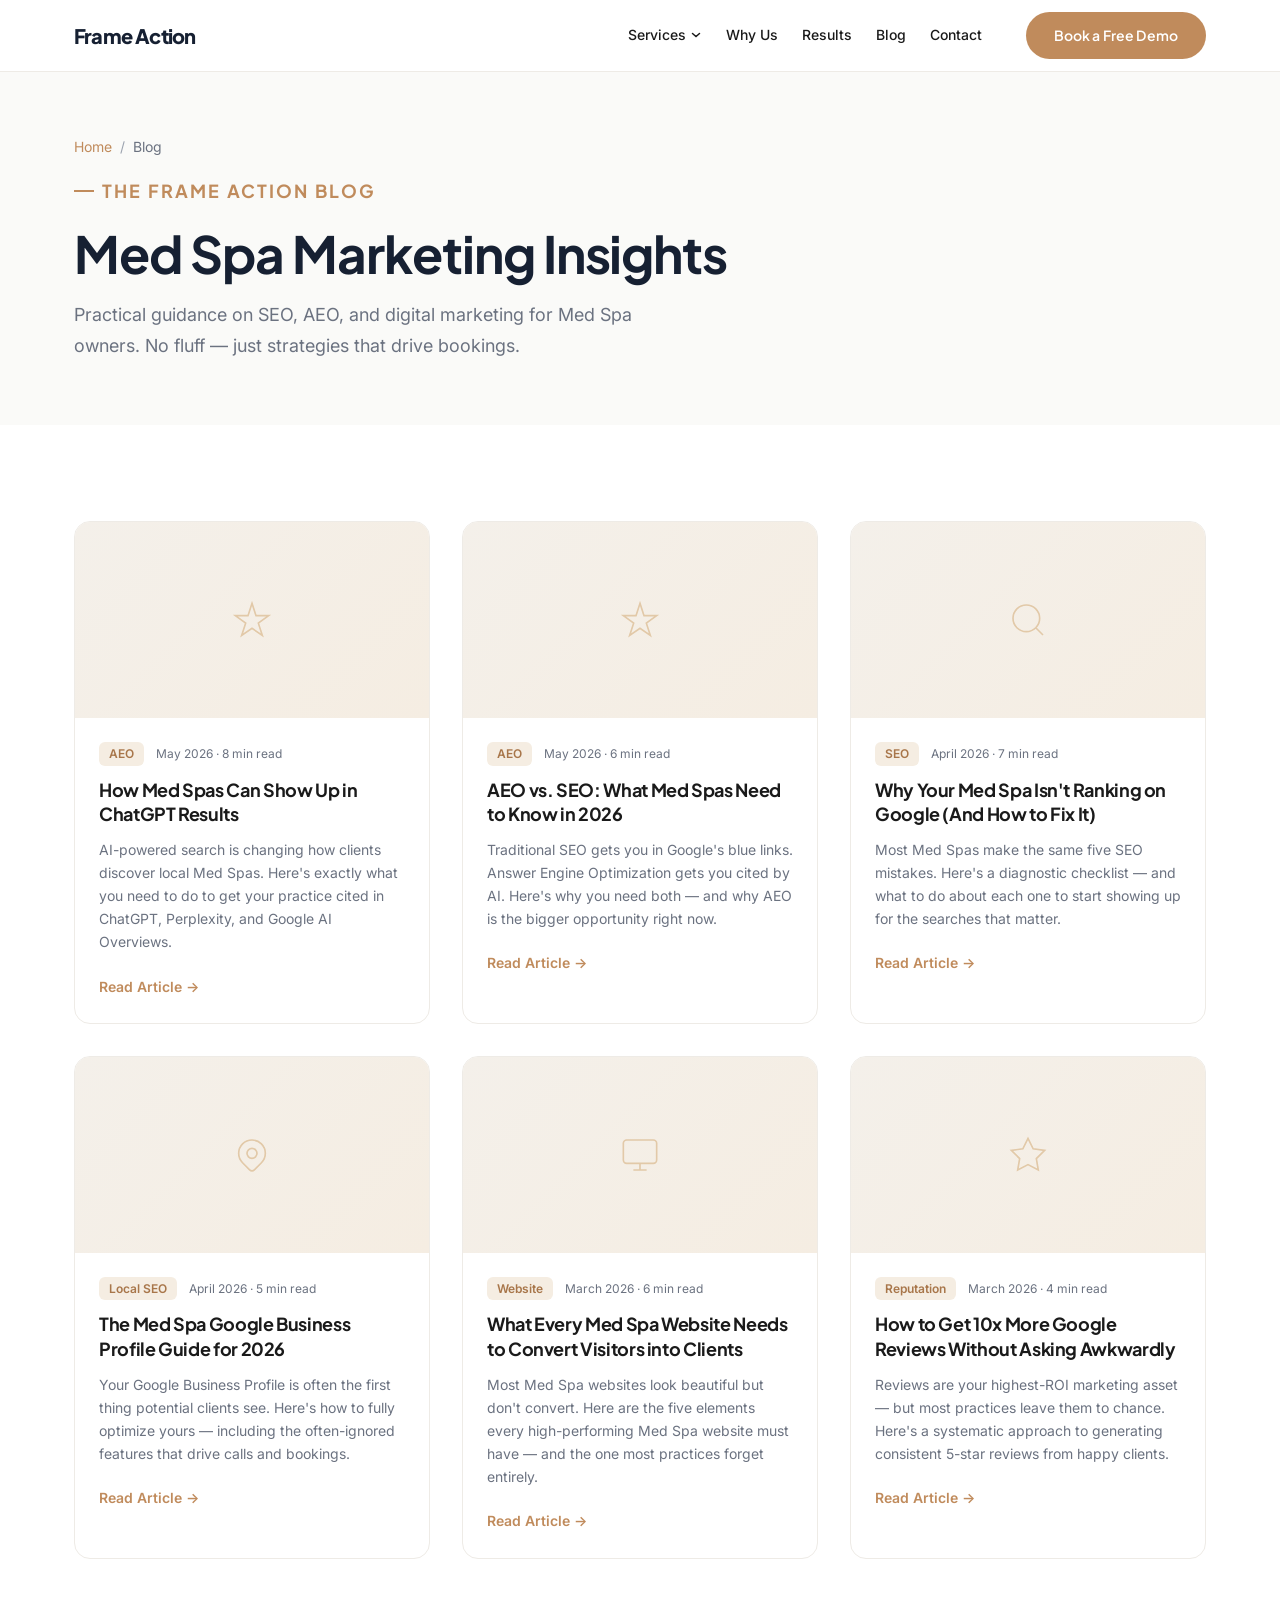
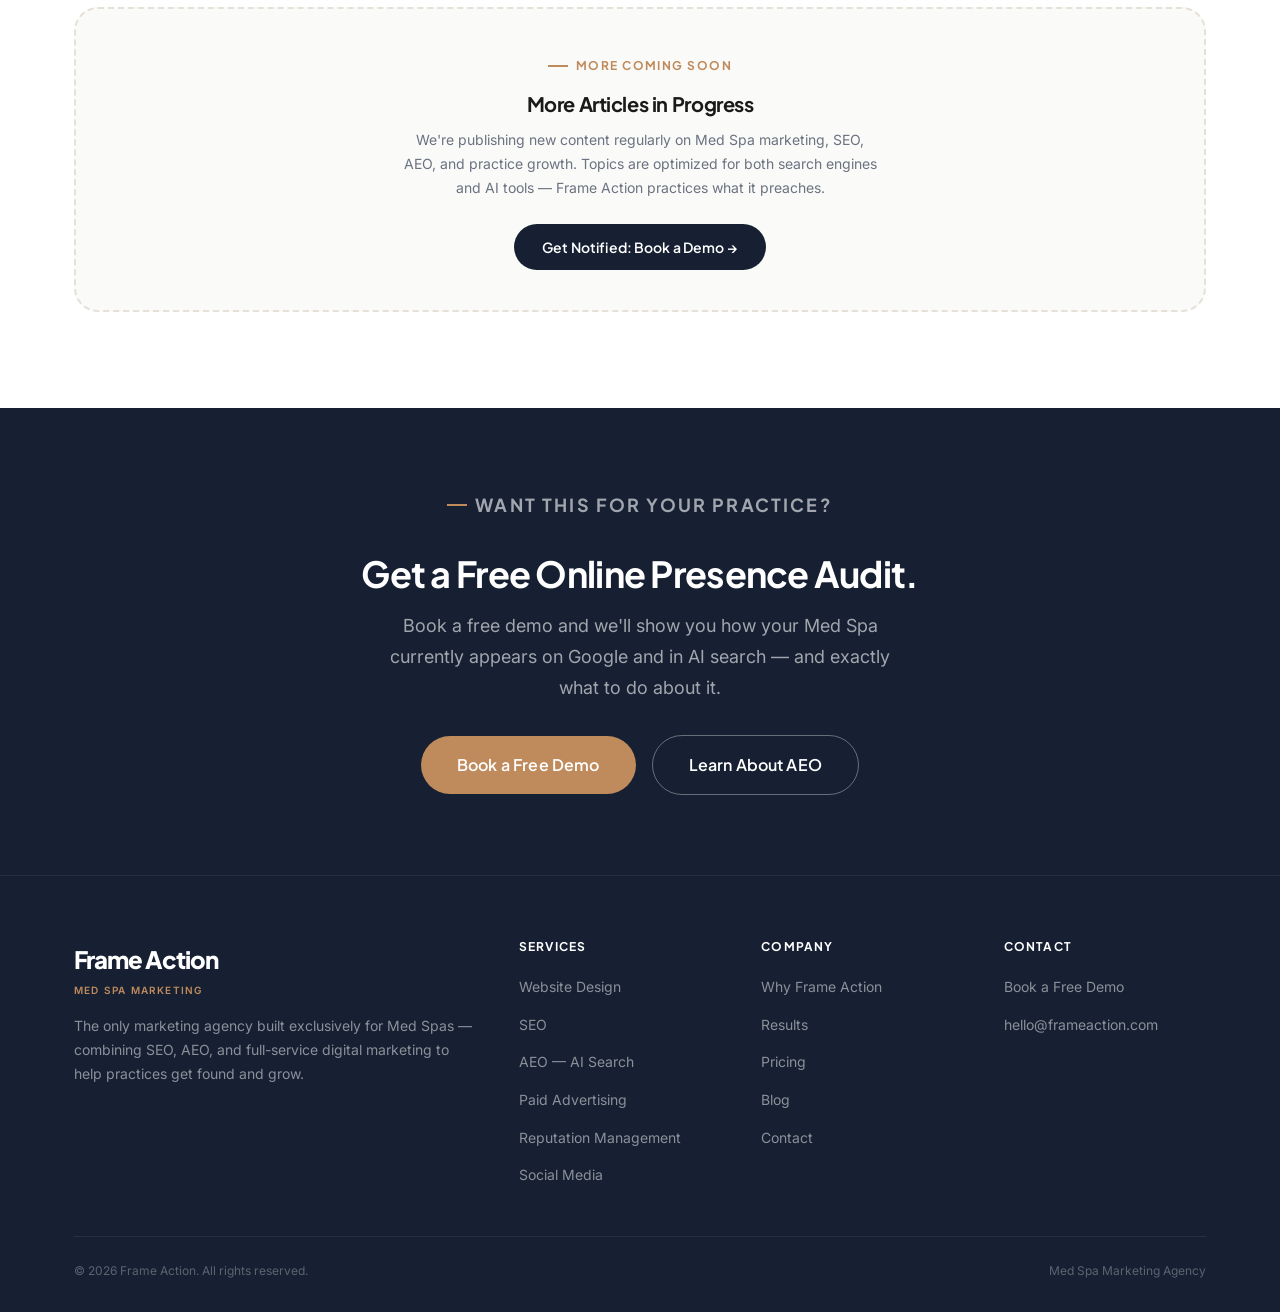
==== blog/index.html @ c4f81e33 "Initial commit — Frame Action website Full static HTML/CSS/JS site for Frame Action Med Spa marketin" ====
<!DOCTYPE html>
<html lang="en">
<head>
  <meta charset="UTF-8">
  <meta name="viewport" content="width=device-width, initial-scale=1.0">
  <title>Med Spa Marketing Blog — Frame Action</title>
  <meta name="description" content="The Frame Action blog covers Med Spa marketing, SEO, Answer Engine Optimization (AEO), and digital marketing strategies for aesthetic practices.">
  <link rel="canonical" href="https://frameaction.com/blog/">
  <link rel="preconnect" href="https://fonts.googleapis.com">
  <link rel="preconnect" href="https://fonts.gstatic.com" crossorigin>
  <link href="https://fonts.googleapis.com/css2?family=Plus+Jakarta+Sans:wght@400;500;600;700;800&family=Inter:wght@400;500;600&display=swap" rel="stylesheet">
  <link rel="stylesheet" href="/assets/css/styles.css">
</head>
<body>
  <nav class="nav" id="nav">
    <div class="container nav__container">
      <a href="/" class="nav__logo">
        <span class="nav__logo-name">Frame Action</span>
      </a>
      <button class="nav__toggle" id="navToggle" aria-label="Toggle navigation" aria-expanded="false"><span></span><span></span><span></span></button>
      <div class="nav__menu" id="navMenu">
        <ul class="nav__links">
          <li class="nav__item nav__item--dropdown">
            <a href="/services/" aria-haspopup="true">Services <svg width="12" height="12" viewBox="0 0 12 12" fill="none"><path d="M2.5 4.5l3.5 3 3.5-3" stroke="currentColor" stroke-width="1.5" stroke-linecap="round"/></svg></a>
            <div class="nav__dropdown">
              <div class="dropdown-label">Our Services</div>
              <a href="/services/website-design.html"><svg viewBox="0 0 24 24" fill="none" stroke="currentColor" stroke-width="1.5"><rect x="2" y="3" width="20" height="14" rx="2"/><path d="M8 21h8M12 17v4"/></svg>Website Design</a>
              <a href="/services/seo.html"><svg viewBox="0 0 24 24" fill="none" stroke="currentColor" stroke-width="1.5"><circle cx="11" cy="11" r="8"/><path d="M21 21l-4.35-4.35"/></svg>SEO</a>
              <a href="/services/aeo.html"><svg viewBox="0 0 24 24" fill="none" stroke="currentColor" stroke-width="1.5"><path d="M12 2l2.4 7.4H22l-6.2 4.5 2.4 7.4L12 17l-6.2 4.3 2.4-7.4L2 9.4h7.6z"/></svg>AEO — AI Search</a>
              <a href="/services/paid-advertising.html"><svg viewBox="0 0 24 24" fill="none" stroke="currentColor" stroke-width="1.5"><path d="M3 3h18v13H3z"/><path d="M8 21h8M12 16v5"/><polyline points="7 8 10 11 13 8 17 12" stroke="currentColor" stroke-width="1.5" fill="none" stroke-linecap="round"/></svg>Paid Advertising</a>
              <a href="/services/reputation-management.html"><svg viewBox="0 0 24 24" fill="none" stroke="currentColor" stroke-width="1.5"><path d="M12 2l3.09 6.26L22 9.27l-5 4.87 1.18 6.88L12 17.77l-6.18 3.25L7 14.14 2 9.27l6.91-1.01L12 2z"/></svg>Reputation Management</a>
              <a href="/services/social-media.html"><svg viewBox="0 0 24 24" fill="none" stroke="currentColor" stroke-width="1.5"><circle cx="18" cy="5" r="3"/><circle cx="6" cy="12" r="3"/><circle cx="18" cy="19" r="3"/><path d="M8.59 13.51l6.83 3.98M15.41 6.51l-6.82 3.98"/></svg>Social Media</a>
            </div>
          </li>
          <li class="nav__item"><a href="/why-frame-action.html">Why Us</a></li>
          <li class="nav__item"><a href="/results.html">Results</a></li>
          <li class="nav__item"><a href="/blog/">Blog</a></li>
          <li class="nav__item"><a href="/contact.html">Contact</a></li>
        </ul>
        <a href="/contact.html" class="btn btn--primary nav__cta">Book a Free Demo</a>
      </div>
    </div>
  </nav>

  <section class="page-hero">
    <div class="container">
      <div class="page-hero__breadcrumb"><a href="/">Home</a> <span>/</span> Blog</div>
      <p class="eyebrow">The Frame Action Blog</p>
      <h1>Med Spa Marketing Insights</h1>
      <p>Practical guidance on SEO, AEO, and digital marketing for Med Spa owners. No fluff — just strategies that drive bookings.</p>
    </div>
  </section>

  <section class="section">
    <div class="container">
      <div class="blog-grid">

        <article class="blog-card">
          <div class="blog-card__image">
            <svg viewBox="0 0 24 24" fill="none" stroke="currentColor" stroke-width="1"><path d="M12 2l2.4 7.4H22l-6.2 4.5 2.4 7.4L12 17l-6.2 4.3 2.4-7.4L2 9.4h7.6z"/></svg>
          </div>
          <div class="blog-card__body">
            <div class="blog-card__meta">
              <span class="blog-card__category">AEO</span>
              <span>May 2026 &middot; 8 min read</span>
            </div>
            <h3>How Med Spas Can Show Up in ChatGPT Results</h3>
            <p>AI-powered search is changing how clients discover local Med Spas. Here's exactly what you need to do to get your practice cited in ChatGPT, Perplexity, and Google AI Overviews.</p>
            <a href="#" class="blog-card__link">Read Article &rarr;</a>
          </div>
        </article>

        <article class="blog-card">
          <div class="blog-card__image">
            <svg viewBox="0 0 24 24" fill="none" stroke="currentColor" stroke-width="1"><path d="M12 2l2.4 7.4H22l-6.2 4.5 2.4 7.4L12 17l-6.2 4.3 2.4-7.4L2 9.4h7.6z"/></svg>
          </div>
          <div class="blog-card__body">
            <div class="blog-card__meta">
              <span class="blog-card__category">AEO</span>
              <span>May 2026 &middot; 6 min read</span>
            </div>
            <h3>AEO vs. SEO: What Med Spas Need to Know in 2026</h3>
            <p>Traditional SEO gets you in Google's blue links. Answer Engine Optimization gets you cited by AI. Here's why you need both — and why AEO is the bigger opportunity right now.</p>
            <a href="#" class="blog-card__link">Read Article &rarr;</a>
          </div>
        </article>

        <article class="blog-card">
          <div class="blog-card__image">
            <svg viewBox="0 0 24 24" fill="none" stroke="currentColor" stroke-width="1"><circle cx="11" cy="11" r="8"/><path d="M21 21l-4.35-4.35"/></svg>
          </div>
          <div class="blog-card__body">
            <div class="blog-card__meta">
              <span class="blog-card__category">SEO</span>
              <span>April 2026 &middot; 7 min read</span>
            </div>
            <h3>Why Your Med Spa Isn't Ranking on Google (And How to Fix It)</h3>
            <p>Most Med Spas make the same five SEO mistakes. Here's a diagnostic checklist — and what to do about each one to start showing up for the searches that matter.</p>
            <a href="#" class="blog-card__link">Read Article &rarr;</a>
          </div>
        </article>

        <article class="blog-card">
          <div class="blog-card__image">
            <svg viewBox="0 0 24 24" fill="none" stroke="currentColor" stroke-width="1"><path d="M17.657 16.657L13.414 20.9a1.998 1.998 0 01-2.827 0l-4.244-4.243a8 8 0 1111.314 0z"/><path d="M15 11a3 3 0 11-6 0 3 3 0 016 0z"/></svg>
          </div>
          <div class="blog-card__body">
            <div class="blog-card__meta">
              <span class="blog-card__category">Local SEO</span>
              <span>April 2026 &middot; 5 min read</span>
            </div>
            <h3>The Med Spa Google Business Profile Guide for 2026</h3>
            <p>Your Google Business Profile is often the first thing potential clients see. Here's how to fully optimize yours — including the often-ignored features that drive calls and bookings.</p>
            <a href="#" class="blog-card__link">Read Article &rarr;</a>
          </div>
        </article>

        <article class="blog-card">
          <div class="blog-card__image">
            <svg viewBox="0 0 24 24" fill="none" stroke="currentColor" stroke-width="1"><rect x="2" y="3" width="20" height="14" rx="2"/><path d="M8 21h8M12 17v4"/></svg>
          </div>
          <div class="blog-card__body">
            <div class="blog-card__meta">
              <span class="blog-card__category">Website</span>
              <span>March 2026 &middot; 6 min read</span>
            </div>
            <h3>What Every Med Spa Website Needs to Convert Visitors into Clients</h3>
            <p>Most Med Spa websites look beautiful but don't convert. Here are the five elements every high-performing Med Spa website must have — and the one most practices forget entirely.</p>
            <a href="#" class="blog-card__link">Read Article &rarr;</a>
          </div>
        </article>

        <article class="blog-card">
          <div class="blog-card__image">
            <svg viewBox="0 0 24 24" fill="none" stroke="currentColor" stroke-width="1"><path d="M12 2l3.09 6.26L22 9.27l-5 4.87 1.18 6.88L12 17.77l-6.18 3.25L7 14.14 2 9.27l6.91-1.01L12 2z"/></svg>
          </div>
          <div class="blog-card__body">
            <div class="blog-card__meta">
              <span class="blog-card__category">Reputation</span>
              <span>March 2026 &middot; 4 min read</span>
            </div>
            <h3>How to Get 10x More Google Reviews Without Asking Awkwardly</h3>
            <p>Reviews are your highest-ROI marketing asset — but most practices leave them to chance. Here's a systematic approach to generating consistent 5-star reviews from happy clients.</p>
            <a href="#" class="blog-card__link">Read Article &rarr;</a>
          </div>
        </article>

      </div>

      <div style="text-align:center;margin-top:var(--space-12);padding:var(--space-10);background:var(--bg);border-radius:var(--radius-xl);border:2px dashed var(--border)">
        <p class="eyebrow" style="justify-content:center">More Coming Soon</p>
        <h3 style="font-size:var(--text-xl);margin-bottom:var(--space-3)">More Articles in Progress</h3>
        <p style="max-width:480px;margin:0 auto var(--space-6);font-size:var(--text-sm)">We're publishing new content regularly on Med Spa marketing, SEO, AEO, and practice growth. Topics are optimized for both search engines and AI tools — Frame Action practices what it preaches.</p>
        <a href="/contact.html" class="btn btn--dark">Get Notified: Book a Demo &rarr;</a>
      </div>
    </div>
  </section>

  <section class="cta-banner">
    <div class="container">
      <p class="eyebrow" style="justify-content:center">Want This for Your Practice?</p>
      <h2>Get a Free Online Presence Audit.</h2>
      <p>Book a free demo and we'll show you how your Med Spa currently appears on Google and in AI search — and exactly what to do about it.</p>
      <div class="cta-banner-btns">
        <a href="/contact.html" class="btn btn--primary btn--lg">Book a Free Demo</a>
        <a href="/services/aeo.html" class="btn btn--outline-white btn--lg">Learn About AEO</a>
      </div>
    </div>
  </section>

  <footer class="footer">
    <div class="container">
      <div class="footer__grid">
        <div class="footer__brand"><span class="footer__brand-name">Frame Action</span><span class="footer__brand-tag">Med Spa Marketing</span><p>The only marketing agency built exclusively for Med Spas — combining SEO, AEO, and full-service digital marketing to help practices get found and grow.</p></div>
        <div class="footer__col"><h4>Services</h4><ul><li><a href="/services/website-design.html">Website Design</a></li><li><a href="/services/seo.html">SEO</a></li><li><a href="/services/aeo.html">AEO — AI Search</a></li><li><a href="/services/paid-advertising.html">Paid Advertising</a></li><li><a href="/services/reputation-management.html">Reputation Management</a></li><li><a href="/services/social-media.html">Social Media</a></li></ul></div>
        <div class="footer__col"><h4>Company</h4><ul><li><a href="/why-frame-action.html">Why Frame Action</a></li><li><a href="/results.html">Results</a></li><li><a href="/pricing.html">Pricing</a></li><li><a href="/blog/">Blog</a></li><li><a href="/contact.html">Contact</a></li></ul></div>
        <div class="footer__col"><h4>Contact</h4><ul><li><a href="/contact.html">Book a Free Demo</a></li><li><a href="mailto:hello@frameaction.com">hello@frameaction.com</a></li></ul></div>
      </div>
      <div class="footer__bottom"><span>&copy; 2026 Frame Action. All rights reserved.</span><span>Med Spa Marketing Agency</span></div>
    </div>
  </footer>
  <script src="/assets/js/main.js"></script>
</body>
</html>
---- assets/css/styles.css ----
/* =====================================================
   FRAME ACTION — STYLES.CSS
   Med Spa Marketing Agency Website
   ===================================================== */

/* ===========================
   1. CSS CUSTOM PROPERTIES
   =========================== */
:root {
  --white: #FFFFFF;
  --bg: #FAFAF8;
  --bg-soft: #F4F0EA;
  --dark: #162032;
  --dark-2: #243547;

  --text: #1A1A1A;
  --text-muted: #6B7280;
  --text-light: #9CA3AF;

  --accent: #C08B5C;
  --accent-hover: #A8764A;
  --accent-light: #F5EDE2;
  --accent-border: #E2C9A8;

  --border: #E5E0D8;
  --border-light: #EEEBE6;

  --font-heading: 'Plus Jakarta Sans', system-ui, sans-serif;
  --font-body: 'Inter', system-ui, sans-serif;

  --text-xs: 0.75rem;
  --text-sm: 0.875rem;
  --text-base: 1rem;
  --text-lg: 1.125rem;
  --text-xl: 1.25rem;
  --text-2xl: 1.5rem;
  --text-3xl: 1.875rem;
  --text-4xl: 2.25rem;
  --text-5xl: 3rem;
  --text-6xl: 3.75rem;

  --space-1: 0.25rem;
  --space-2: 0.5rem;
  --space-3: 0.75rem;
  --space-4: 1rem;
  --space-5: 1.25rem;
  --space-6: 1.5rem;
  --space-8: 2rem;
  --space-10: 2.5rem;
  --space-12: 3rem;
  --space-16: 4rem;
  --space-20: 5rem;
  --space-24: 6rem;

  --container-width: 1180px;
  --container-narrow: 800px;

  --radius-sm: 6px;
  --radius: 10px;
  --radius-lg: 16px;
  --radius-xl: 24px;
  --radius-2xl: 32px;
  --radius-full: 9999px;

  --shadow-xs: 0 1px 2px rgba(0,0,0,0.05);
  --shadow-sm: 0 1px 4px rgba(0,0,0,0.07), 0 1px 2px rgba(0,0,0,0.04);
  --shadow: 0 4px 12px rgba(0,0,0,0.08), 0 2px 4px rgba(0,0,0,0.04);
  --shadow-lg: 0 8px 24px rgba(0,0,0,0.10), 0 4px 8px rgba(0,0,0,0.04);
  --shadow-xl: 0 16px 40px rgba(0,0,0,0.12), 0 8px 16px rgba(0,0,0,0.05);

  --transition-fast: 150ms ease;
  --transition: 250ms ease;

  --nav-height: 72px;
}

/* ===========================
   2. RESET & BASE
   =========================== */
*, *::before, *::after {
  box-sizing: border-box;
  margin: 0;
  padding: 0;
}

html {
  scroll-behavior: smooth;
  font-size: 16px;
  -webkit-text-size-adjust: 100%;
}

body {
  font-family: var(--font-body);
  color: var(--text);
  background-color: var(--white);
  line-height: 1.6;
  -webkit-font-smoothing: antialiased;
  -moz-osx-font-smoothing: grayscale;
}

img { max-width: 100%; height: auto; display: block; }
a { color: inherit; text-decoration: none; }
ul, ol { list-style: none; }
button { cursor: pointer; border: none; background: none; font-family: inherit; }

h1, h2, h3, h4, h5, h6 {
  font-family: var(--font-heading);
  font-weight: 700;
  line-height: 1.2;
  letter-spacing: -0.02em;
  color: var(--text);
}

h1 { font-size: var(--text-5xl); margin-bottom: var(--space-4); }
h2 { font-size: var(--text-4xl); margin-bottom: var(--space-4); }
h3 { font-size: var(--text-2xl); margin-bottom: var(--space-3); }
h4 { font-size: var(--text-xl); margin-bottom: var(--space-2); }

p { line-height: 1.7; color: var(--text-muted); }

/* ===========================
   3. LAYOUT
   =========================== */
.container {
  max-width: var(--container-width);
  margin: 0 auto;
  padding: 0 var(--space-6);
}

.container--narrow {
  max-width: var(--container-narrow);
  margin: 0 auto;
  padding: 0 var(--space-6);
}

.section { padding: var(--space-24) 0; }
.section--sm { padding: var(--space-16) 0; }
.section--dark { background-color: var(--dark); }
.section--soft { background-color: var(--bg); }
.section--accent { background-color: var(--accent-light); }

.text-center { text-align: center; }

.section-header { margin-bottom: var(--space-12); }
.section-header--center {
  text-align: center;
  max-width: 640px;
  margin: 0 auto var(--space-12);
}
.section-header h2 { margin-bottom: var(--space-4); }
.section-header p { font-size: var(--text-lg); }

/* ===========================
   4. BUTTONS
   =========================== */
.btn {
  display: inline-flex;
  align-items: center;
  justify-content: center;
  gap: var(--space-2);
  padding: 0.75rem 1.75rem;
  border-radius: var(--radius-full);
  font-family: var(--font-heading);
  font-weight: 600;
  font-size: var(--text-sm);
  letter-spacing: 0.01em;
  transition: all var(--transition);
  white-space: nowrap;
  cursor: pointer;
}

.btn--primary {
  background-color: var(--accent);
  color: var(--white);
}
.btn--primary:hover {
  background-color: var(--accent-hover);
  transform: translateY(-1px);
  box-shadow: 0 4px 14px rgba(192,139,92,0.38);
}

.btn--dark {
  background-color: var(--dark);
  color: var(--white);
}
.btn--dark:hover {
  background-color: var(--dark-2);
  transform: translateY(-1px);
  box-shadow: 0 4px 14px rgba(22,32,50,0.28);
}

.btn--outline {
  background-color: transparent;
  color: var(--text);
  border: 1.5px solid var(--border);
}
.btn--outline:hover {
  border-color: var(--text);
  transform: translateY(-1px);
}

.btn--outline-white {
  background-color: transparent;
  color: var(--white);
  border: 1.5px solid rgba(255,255,255,0.35);
}
.btn--outline-white:hover {
  border-color: rgba(255,255,255,0.8);
  background-color: rgba(255,255,255,0.08);
}

.btn--lg { padding: 1rem 2.25rem; font-size: var(--text-base); }
.btn--sm { padding: 0.5rem 1.25rem; font-size: var(--text-xs); }

/* ===========================
   5. EYEBROW & LABELS
   =========================== */
.eyebrow {
  display: inline-flex;
  align-items: center;
  gap: var(--space-2);
  font-family: var(--font-heading);
  font-size: var(--text-xs);
  font-weight: 700;
  letter-spacing: 0.12em;
  text-transform: uppercase;
  color: var(--accent);
  margin-bottom: var(--space-4);
}

.eyebrow::before {
  content: '';
  display: inline-block;
  width: 20px;
  height: 2px;
  background-color: var(--accent);
  flex-shrink: 0;
}

.hero .eyebrow::before {
  display: none;
}

.badge {
  display: inline-flex;
  align-items: center;
  padding: 3px 12px;
  border-radius: var(--radius-full);
  font-size: var(--text-xs);
  font-weight: 600;
  letter-spacing: 0.04em;
}

.badge--accent {
  background-color: var(--accent-light);
  color: var(--accent-hover);
  border: 1px solid var(--accent-border);
}

.badge--dark {
  background-color: var(--dark);
  color: var(--white);
}

/* ===========================
   6. NAVIGATION
   =========================== */
.nav {
  position: fixed;
  top: 0;
  left: 0;
  right: 0;
  z-index: 1000;
  height: var(--nav-height);
  background-color: rgba(255,255,255,0.96);
  backdrop-filter: blur(12px);
  -webkit-backdrop-filter: blur(12px);
  border-bottom: 1px solid var(--border-light);
  transition: box-shadow var(--transition);
}

.nav--scrolled { box-shadow: var(--shadow-sm); }

.nav__container {
  height: 100%;
  display: flex;
  align-items: center;
  justify-content: space-between;
  gap: var(--space-8);
}

.nav__logo { display: flex; flex-direction: column; gap: 1px; flex-shrink: 0; }
.nav__logo-name {
  font-family: var(--font-heading);
  font-size: var(--text-xl);
  font-weight: 800;
  color: var(--dark);
  letter-spacing: -0.04em;
  line-height: 1;
}
.nav__logo-tagline {
  font-size: 10px;
  font-weight: 600;
  letter-spacing: 0.12em;
  text-transform: uppercase;
  color: var(--accent);
  line-height: 1;
}

.nav__menu { display: flex; align-items: center; gap: var(--space-8); }
.nav__links { display: flex; align-items: center; gap: 0; }

.nav__item { position: relative; }
.nav__item > a {
  display: flex;
  align-items: center;
  gap: 4px;
  padding: var(--space-2) var(--space-3);
  border-radius: var(--radius-sm);
  font-size: var(--text-sm);
  font-weight: 500;
  color: var(--text);
  transition: all var(--transition-fast);
}
.nav__item > a:hover { color: var(--accent); background-color: var(--accent-light); }

.nav__dropdown {
  position: absolute;
  top: calc(100% + 8px);
  left: 0;
  min-width: 256px;
  background-color: var(--white);
  border-radius: var(--radius-lg);
  border: 1px solid var(--border);
  box-shadow: var(--shadow-xl);
  padding: var(--space-3);
  opacity: 0;
  visibility: hidden;
  transform: translateY(-8px);
  transition: all var(--transition);
  pointer-events: none;
}

.nav__dropdown::before {
  content: '';
  position: absolute;
  top: -8px;
  left: 0;
  right: 0;
  height: 8px;
}

.nav__item:hover .nav__dropdown,
.nav__item:focus-within .nav__dropdown {
  opacity: 1;
  visibility: visible;
  transform: translateY(0);
  pointer-events: auto;
}

.nav__dropdown .dropdown-label {
  font-size: 10px;
  font-weight: 700;
  text-transform: uppercase;
  letter-spacing: 0.1em;
  color: var(--text-light);
  padding: var(--space-2) var(--space-4) var(--space-1);
}

.nav__dropdown a {
  display: flex;
  align-items: center;
  gap: var(--space-3);
  padding: var(--space-3) var(--space-4);
  border-radius: var(--radius);
  font-size: var(--text-sm);
  color: var(--text);
  transition: all var(--transition-fast);
}

.nav__dropdown a:hover { background-color: var(--bg); color: var(--accent); }
.nav__dropdown a svg { width: 16px; height: 16px; color: var(--text-muted); flex-shrink: 0; }
.nav__dropdown a:hover svg { color: var(--accent); }

.nav__cta { flex-shrink: 0; }

.nav__toggle {
  display: none;
  flex-direction: column;
  gap: 5px;
  padding: var(--space-2);
}
.nav__toggle span {
  display: block;
  width: 22px;
  height: 2px;
  background-color: var(--dark);
  border-radius: 2px;
  transition: all var(--transition-fast);
}
.nav__toggle.is-active span:nth-child(1) { transform: translateY(7px) rotate(45deg); }
.nav__toggle.is-active span:nth-child(2) { opacity: 0; }
.nav__toggle.is-active span:nth-child(3) { transform: translateY(-7px) rotate(-45deg); }

/* ===========================
   7. HERO
   =========================== */
.hero {
  padding-top: calc(var(--nav-height) + var(--space-20));
  padding-bottom: var(--space-24);
  background-color: var(--white);
  overflow: hidden;
  position: relative;
}

.hero::before {
  content: '';
  position: absolute;
  top: 0;
  right: 0;
  width: 55%;
  height: 100%;
  background: radial-gradient(ellipse at 70% 30%, rgba(240,232,220,0.6) 0%, transparent 65%);
  pointer-events: none;
}

.hero__container {
  display: grid;
  grid-template-columns: 1fr 400px;
  gap: var(--space-16);
  align-items: center;
  position: relative;
}

.hero h1 {
  font-size: clamp(2.25rem, 4vw, 3.5rem);
  line-height: 1.08;
  margin-bottom: var(--space-6);
  color: var(--dark);
}

.hero h1 .accent { color: var(--accent); }

.hero__desc {
  font-size: var(--text-lg);
  line-height: 1.7;
  color: var(--text-muted);
  max-width: 540px;
  margin-bottom: var(--space-8);
}

.hero__ctas {
  display: flex;
  align-items: center;
  flex-wrap: wrap;
  gap: var(--space-4);
  margin-bottom: var(--space-10);
}

.hero__trust {
  display: flex;
  align-items: center;
  gap: var(--space-3);
  font-size: var(--text-sm);
  color: var(--text-muted);
  max-width: 440px;
}

.hero__trust-icon {
  width: 32px;
  height: 32px;
  background-color: var(--accent-light);
  border-radius: var(--radius-full);
  display: flex;
  align-items: center;
  justify-content: center;
  color: var(--accent);
  flex-shrink: 0;
}

.hero__card {
  background-color: var(--white);
  border-radius: var(--radius-xl);
  padding: var(--space-8);
  box-shadow: var(--shadow-xl);
  border: 1px solid var(--border-light);
  position: relative;
}

.hero__card-header {
  display: flex;
  align-items: center;
  gap: var(--space-3);
  margin-bottom: var(--space-6);
  padding-bottom: var(--space-5);
  border-bottom: 1px solid var(--border);
}

.hero__card-logo {
  width: 40px;
  height: 40px;
  background-color: var(--dark);
  border-radius: var(--radius);
  display: flex;
  align-items: center;
  justify-content: center;
  color: var(--white);
  font-family: var(--font-heading);
  font-weight: 800;
  font-size: var(--text-base);
  flex-shrink: 0;
}

.hero__card-title { font-family: var(--font-heading); font-weight: 700; font-size: var(--text-sm); color: var(--text); }
.hero__card-sub { font-size: var(--text-xs); color: var(--text-muted); }

.hero__stats {
  display: grid;
  grid-template-columns: 1fr 1fr;
  gap: var(--space-3);
  margin-bottom: var(--space-5);
}

.hero__stat {
  background-color: var(--bg);
  border-radius: var(--radius);
  padding: var(--space-4);
}

.hero__stat-value {
  font-family: var(--font-heading);
  font-size: var(--text-2xl);
  font-weight: 800;
  color: var(--dark);
  line-height: 1;
  margin-bottom: 4px;
}

.hero__stat-value .accent { color: var(--accent); }
.hero__stat-label { font-size: var(--text-xs); color: var(--text-muted); font-weight: 500; }

.hero__features { display: flex; flex-direction: column; gap: var(--space-3); }

.hero__feature {
  display: flex;
  align-items: center;
  gap: var(--space-3);
  font-size: var(--text-sm);
  font-weight: 500;
  color: var(--text);
}

.hero__feature-icon {
  width: 26px;
  height: 26px;
  background-color: var(--accent-light);
  border-radius: var(--radius-sm);
  display: flex;
  align-items: center;
  justify-content: center;
  color: var(--accent);
  flex-shrink: 0;
}
.hero__feature-icon svg { width: 13px; height: 13px; }

.hero__float {
  position: absolute;
  bottom: -16px;
  right: -16px;
  background-color: var(--dark);
  color: var(--white);
  border-radius: var(--radius-lg);
  padding: var(--space-4) var(--space-5);
  box-shadow: var(--shadow-lg);
}

.hero__float-value { font-family: var(--font-heading); font-size: var(--text-xl); font-weight: 800; line-height: 1; }
.hero__float-label { font-size: var(--text-xs); color: rgba(255,255,255,0.65); margin-top: 4px; }

/* ===========================
   8. PROBLEM SECTION
   =========================== */
.problems { background-color: var(--dark); }
.problems h2 { color: var(--white); }

.problem-card {
  background-color: rgba(255,255,255,0.04);
  border: 1px solid rgba(255,255,255,0.08);
  border-radius: var(--radius-lg);
  padding: var(--space-8);
  transition: all var(--transition);
}

.problem-card:hover {
  background-color: rgba(255,255,255,0.07);
  border-color: rgba(192,139,92,0.5);
  transform: translateY(-3px);
}

.problem-card__icon {
  width: 50px;
  height: 50px;
  background-color: rgba(192,139,92,0.12);
  border-radius: var(--radius);
  display: flex;
  align-items: center;
  justify-content: center;
  margin-bottom: var(--space-5);
  color: var(--accent);
}

.problem-card__icon svg { width: 24px; height: 24px; }
.problem-card h3 { font-size: var(--text-xl); margin-bottom: var(--space-3); color: var(--white); }
.problem-card p { font-size: var(--text-sm); color: rgba(255,255,255,0.6); line-height: 1.7; }

/* ===========================
   9. SERVICE CARDS
   =========================== */
.service-card {
  background-color: var(--white);
  border-radius: var(--radius-lg);
  padding: var(--space-8);
  border: 1px solid var(--border-light);
  transition: all var(--transition);
  position: relative;
  overflow: hidden;
}

.service-card:hover {
  transform: translateY(-4px);
  box-shadow: var(--shadow-lg);
  border-color: var(--accent-border);
}

.service-card--featured {
  border-color: var(--accent);
}

.service-card--featured .service-card__badge {
  position: absolute;
  top: var(--space-4);
  right: var(--space-4);
  background-color: var(--accent);
  color: var(--white);
  font-size: 10px;
  font-weight: 700;
  letter-spacing: 0.06em;
  padding: 3px 10px;
  border-radius: var(--radius-full);
}

.service-card__icon {
  width: 50px;
  height: 50px;
  background-color: var(--accent-light);
  border-radius: var(--radius);
  display: flex;
  align-items: center;
  justify-content: center;
  margin-bottom: var(--space-5);
  color: var(--accent);
}

.service-card__icon svg { width: 24px; height: 24px; }

.service-card h3 { font-size: var(--text-xl); margin-bottom: var(--space-3); }
.service-card p { font-size: var(--text-sm); line-height: 1.65; margin-bottom: var(--space-5); }

.service-card__link {
  display: inline-flex;
  align-items: center;
  gap: var(--space-2);
  font-size: var(--text-sm);
  font-weight: 600;
  color: var(--accent);
  transition: gap var(--transition-fast);
}

.service-card__link:hover { gap: var(--space-3); }

/* ===========================
   10. DIFFERENTIATORS
   =========================== */
.diff-grid {
  display: grid;
  grid-template-columns: repeat(2, 1fr);
  gap: var(--space-6);
}

.diff-card {
  display: flex;
  gap: var(--space-5);
  padding: var(--space-6);
  background-color: var(--white);
  border-radius: var(--radius-lg);
  border: 1px solid var(--border-light);
  transition: all var(--transition);
}

.diff-card:hover {
  border-color: var(--accent-border);
  box-shadow: var(--shadow);
}

.diff-card__icon {
  width: 48px;
  height: 48px;
  background-color: var(--accent-light);
  border-radius: var(--radius);
  display: flex;
  align-items: center;
  justify-content: center;
  color: var(--accent);
  flex-shrink: 0;
}

.diff-card__icon svg { width: 22px; height: 22px; }
.diff-card__content h3 { font-size: var(--text-lg); margin-bottom: var(--space-2); }
.diff-card__content p { font-size: var(--text-sm); line-height: 1.65; }

/* ===========================
   11. SOCIAL PROOF
   =========================== */
.proof-placeholder {
  background-color: var(--bg);
  border-radius: var(--radius-xl);
  border: 2px dashed var(--border);
  padding: var(--space-16) var(--space-8);
  text-align: center;
}

.proof-placeholder h3 { font-size: var(--text-2xl); margin-bottom: var(--space-4); }
.proof-placeholder p { max-width: 500px; margin: 0 auto var(--space-8); font-size: var(--text-base); }

.metric-pills { display: flex; flex-wrap: wrap; gap: var(--space-3); justify-content: center; }

.metric-pill {
  background-color: var(--white);
  border: 1px solid var(--border);
  border-radius: var(--radius-full);
  padding: var(--space-2) var(--space-5);
  font-size: var(--text-sm);
  font-weight: 600;
  color: var(--text-muted);
}

/* ===========================
   12. CTA BANNER
   =========================== */
.cta-banner {
  background-color: var(--dark);
  text-align: center;
  padding: var(--space-20) 0;
}

.cta-banner h2 { color: var(--white); margin-bottom: var(--space-4); }
.cta-banner p { color: rgba(255,255,255,0.6); font-size: var(--text-lg); max-width: 540px; margin: 0 auto var(--space-8); }

.cta-banner-btns { display: flex; align-items: center; justify-content: center; gap: var(--space-4); flex-wrap: wrap; }

/* ===========================
   13. FOOTER
   =========================== */
.footer {
  background-color: var(--dark);
  padding: var(--space-16) 0 var(--space-8);
  border-top: 1px solid rgba(255,255,255,0.06);
}

.footer__grid {
  display: grid;
  grid-template-columns: 2fr 1fr 1fr 1fr;
  gap: var(--space-10);
  margin-bottom: var(--space-12);
}

.footer__brand-name {
  font-family: var(--font-heading);
  font-size: var(--text-2xl);
  font-weight: 800;
  color: var(--white);
  letter-spacing: -0.04em;
  display: block;
  margin-bottom: var(--space-1);
}

.footer__brand-tag {
  font-size: 10px;
  font-weight: 600;
  letter-spacing: 0.12em;
  text-transform: uppercase;
  color: var(--accent);
  display: block;
  margin-bottom: var(--space-4);
}

.footer__brand p { font-size: var(--text-sm); color: rgba(255,255,255,0.5); line-height: 1.7; }

.footer__col h4 {
  font-family: var(--font-heading);
  font-size: var(--text-xs);
  font-weight: 700;
  color: var(--white);
  margin-bottom: var(--space-5);
  letter-spacing: 0.1em;
  text-transform: uppercase;
}

.footer__col ul { display: flex; flex-direction: column; gap: var(--space-3); }
.footer__col ul li a { font-size: var(--text-sm); color: rgba(255,255,255,0.5); transition: color var(--transition-fast); }
.footer__col ul li a:hover { color: var(--accent); }

.footer__bottom {
  padding-top: var(--space-6);
  border-top: 1px solid rgba(255,255,255,0.07);
  display: flex;
  align-items: center;
  justify-content: space-between;
  gap: var(--space-4);
  font-size: var(--text-xs);
  color: rgba(255,255,255,0.3);
}

/* ===========================
   14. PAGE HERO (Interior)
   =========================== */
.page-hero {
  padding-top: calc(var(--nav-height) + var(--space-16));
  padding-bottom: var(--space-16);
  background-color: var(--bg);
}

.page-hero--dark { background-color: var(--dark); }

.page-hero h1 {
  font-size: clamp(2rem, 4vw, 3.25rem);
  margin-bottom: var(--space-4);
  color: var(--dark);
}

.page-hero--dark h1 { color: var(--white); }
.page-hero--dark p { color: rgba(255,255,255,0.6); }

.page-hero p { font-size: var(--text-lg); max-width: 600px; }

.page-hero__breadcrumb {
  display: flex;
  align-items: center;
  gap: var(--space-2);
  font-size: var(--text-sm);
  color: var(--text-muted);
  margin-bottom: var(--space-4);
}

.page-hero__breadcrumb a { color: var(--accent); }
.page-hero__breadcrumb span { color: var(--text-light); }

/* ===========================
   15. SERVICE DETAIL PAGES
   =========================== */
.service-detail-grid {
  display: grid;
  grid-template-columns: 1fr 1fr;
  gap: var(--space-16);
  align-items: center;
}

.service-detail-grid--reverse { direction: rtl; }
.service-detail-grid--reverse > * { direction: ltr; }

.outcome-list { display: flex; flex-direction: column; gap: var(--space-4); margin-top: var(--space-6); }

.outcome-item {
  display: flex;
  align-items: flex-start;
  gap: var(--space-4);
}

.outcome-item__icon {
  width: 32px;
  height: 32px;
  background-color: var(--accent-light);
  border-radius: var(--radius-full);
  display: flex;
  align-items: center;
  justify-content: center;
  color: var(--accent);
  flex-shrink: 0;
  margin-top: 2px;
}

.outcome-item__icon svg { width: 14px; height: 14px; }
.outcome-item h4 { font-size: var(--text-base); margin-bottom: 4px; }
.outcome-item p { font-size: var(--text-sm); }

.process-steps { display: flex; flex-direction: column; gap: var(--space-6); }

.process-step {
  display: flex;
  gap: var(--space-5);
  padding: var(--space-6);
  background-color: var(--white);
  border-radius: var(--radius-lg);
  border: 1px solid var(--border-light);
}

.process-step__number {
  width: 40px;
  height: 40px;
  background-color: var(--dark);
  border-radius: var(--radius-full);
  display: flex;
  align-items: center;
  justify-content: center;
  color: var(--white);
  font-family: var(--font-heading);
  font-weight: 800;
  font-size: var(--text-sm);
  flex-shrink: 0;
}

.process-step h4 { font-size: var(--text-base); margin-bottom: var(--space-1); }
.process-step p { font-size: var(--text-sm); }

/* AEO-specific styles */
.aeo-visual-card {
  background: linear-gradient(135deg, var(--dark) 0%, #1e3a55 100%);
  border-radius: var(--radius-xl);
  padding: var(--space-8);
  color: var(--white);
}

.aeo-ai-result {
  background-color: rgba(255,255,255,0.06);
  border: 1px solid rgba(255,255,255,0.1);
  border-radius: var(--radius-lg);
  padding: var(--space-5);
  margin-bottom: var(--space-4);
}

.aeo-ai-result__query {
  font-size: var(--text-xs);
  font-weight: 600;
  color: rgba(255,255,255,0.5);
  text-transform: uppercase;
  letter-spacing: 0.08em;
  margin-bottom: var(--space-3);
}

.aeo-ai-result__answer {
  font-size: var(--text-sm);
  color: rgba(255,255,255,0.85);
  line-height: 1.6;
}

.aeo-ai-result__citation {
  display: inline-flex;
  align-items: center;
  gap: var(--space-1);
  margin-top: var(--space-3);
  font-size: var(--text-xs);
  font-weight: 600;
  color: var(--accent);
}

/* ===========================
   16. WHY PAGE
   =========================== */
.team-grid {
  display: grid;
  grid-template-columns: 1fr 1fr;
  gap: var(--space-8);
}

.team-card {
  background-color: var(--white);
  border-radius: var(--radius-xl);
  overflow: hidden;
  border: 1px solid var(--border-light);
  transition: all var(--transition);
}

.team-card:hover { box-shadow: var(--shadow-lg); }

.team-card__photo {
  height: 260px;
  background-color: var(--bg-soft);
  display: flex;
  align-items: center;
  justify-content: center;
  overflow: hidden;
}

.team-card__photo-placeholder {
  display: flex;
  flex-direction: column;
  align-items: center;
  gap: var(--space-3);
  color: var(--text-muted);
}

.team-card__photo-placeholder svg { width: 60px; height: 60px; color: var(--border); }
.team-card__photo-placeholder span { font-size: var(--text-sm); color: var(--text-light); }

.team-card__body { padding: var(--space-8); }
.team-card__name { font-size: var(--text-2xl); font-weight: 700; color: var(--text); margin-bottom: 4px; }

.team-card__title {
  font-size: var(--text-xs);
  font-weight: 700;
  letter-spacing: 0.1em;
  text-transform: uppercase;
  color: var(--accent);
  margin-bottom: var(--space-5);
}

.team-card__bio { font-size: var(--text-sm); line-height: 1.75; color: var(--text-muted); }
.team-card__bio strong { color: var(--text); }
.team-card__linkedin {
  display: inline-flex;
  align-items: center;
  gap: var(--space-2);
  margin-top: var(--space-5);
  font-size: var(--text-sm);
  font-weight: 600;
  color: var(--accent);
}

.credibility-bar {
  background-color: var(--dark);
  padding: var(--space-10) 0;
}

.credibility-grid {
  display: grid;
  grid-template-columns: repeat(4, 1fr);
  gap: var(--space-8);
  text-align: center;
}

.credibility-stat { }
.credibility-stat__value {
  font-family: var(--font-heading);
  font-size: var(--text-4xl);
  font-weight: 800;
  color: var(--white);
  line-height: 1;
  margin-bottom: var(--space-2);
}
.credibility-stat__value .accent { color: var(--accent); }
.credibility-stat__label { font-size: var(--text-sm); color: rgba(255,255,255,0.55); }

/* ===========================
   17. CONTACT PAGE
   =========================== */
.contact-grid {
  display: grid;
  grid-template-columns: 1fr 1fr;
  gap: var(--space-16);
  align-items: start;
}

.form-group { margin-bottom: var(--space-5); }

.form-group label {
  display: block;
  font-size: var(--text-sm);
  font-weight: 600;
  color: var(--text);
  margin-bottom: var(--space-2);
}

.form-group input,
.form-group textarea,
.form-group select {
  width: 100%;
  padding: 0.75rem 1rem;
  border: 1.5px solid var(--border);
  border-radius: var(--radius);
  font-family: var(--font-body);
  font-size: var(--text-base);
  color: var(--text);
  background-color: var(--white);
  transition: border-color var(--transition-fast), box-shadow var(--transition-fast);
  outline: none;
  -webkit-appearance: none;
}

.form-group input:focus,
.form-group textarea:focus,
.form-group select:focus {
  border-color: var(--accent);
  box-shadow: 0 0 0 3px rgba(192,139,92,0.12);
}

.form-group textarea { resize: vertical; min-height: 120px; }

.form-row { display: grid; grid-template-columns: 1fr 1fr; gap: var(--space-4); }

.contact-info { display: flex; flex-direction: column; gap: var(--space-6); }

.contact-info-item {
  display: flex;
  gap: var(--space-4);
  align-items: flex-start;
}

.contact-info-item__icon {
  width: 44px;
  height: 44px;
  background-color: var(--accent-light);
  border-radius: var(--radius);
  display: flex;
  align-items: center;
  justify-content: center;
  color: var(--accent);
  flex-shrink: 0;
}

.contact-info-item__icon svg { width: 20px; height: 20px; }
.contact-info-item h4 { font-size: var(--text-base); margin-bottom: 4px; }
.contact-info-item p { font-size: var(--text-sm); }

.calendly-embed-placeholder {
  background-color: var(--bg);
  border-radius: var(--radius-xl);
  border: 2px dashed var(--border);
  height: 500px;
  display: flex;
  flex-direction: column;
  align-items: center;
  justify-content: center;
  gap: var(--space-4);
  text-align: center;
  padding: var(--space-8);
}

.calendly-embed-placeholder svg { width: 48px; height: 48px; color: var(--border); }
.calendly-embed-placeholder h3 { font-size: var(--text-xl); }
.calendly-embed-placeholder p { font-size: var(--text-sm); max-width: 300px; }

/* ===========================
   18. BLOG PAGE
   =========================== */
.blog-grid { display: grid; grid-template-columns: repeat(3, 1fr); gap: var(--space-8); }

.blog-card {
  background-color: var(--white);
  border-radius: var(--radius-lg);
  overflow: hidden;
  border: 1px solid var(--border-light);
  transition: all var(--transition);
}

.blog-card:hover { transform: translateY(-4px); box-shadow: var(--shadow-lg); }

.blog-card__image {
  height: 196px;
  background: linear-gradient(135deg, var(--bg-soft) 0%, var(--accent-light) 100%);
  display: flex;
  align-items: center;
  justify-content: center;
  overflow: hidden;
}

.blog-card__image svg { width: 40px; height: 40px; color: var(--accent-border); }

.blog-card__body { padding: var(--space-6); }

.blog-card__meta {
  display: flex;
  align-items: center;
  gap: var(--space-3);
  margin-bottom: var(--space-3);
  font-size: var(--text-xs);
  color: var(--text-muted);
}

.blog-card__category {
  background-color: var(--accent-light);
  color: var(--accent-hover);
  padding: 2px 10px;
  border-radius: var(--radius-sm);
  font-weight: 600;
}

.blog-card h3 { font-size: var(--text-lg); margin-bottom: var(--space-3); line-height: 1.35; }
.blog-card p { font-size: var(--text-sm); line-height: 1.65; margin-bottom: var(--space-5); }

.blog-card__link {
  font-size: var(--text-sm);
  font-weight: 600;
  color: var(--accent);
  display: inline-flex;
  align-items: center;
  gap: var(--space-2);
  transition: gap var(--transition-fast);
}
.blog-card__link:hover { gap: var(--space-3); }

/* ===========================
   19. RESULTS PAGE
   =========================== */
.results-placeholder {
  background-color: var(--bg);
  border-radius: var(--radius-2xl);
  padding: var(--space-20) var(--space-8);
  text-align: center;
  border: 2px dashed var(--border);
  max-width: 720px;
  margin: 0 auto;
}

.results-placeholder h2 { font-size: var(--text-3xl); margin-bottom: var(--space-4); }
.results-placeholder p { font-size: var(--text-lg); max-width: 480px; margin: 0 auto var(--space-10); }

.metric-preview-grid {
  display: grid;
  grid-template-columns: repeat(4, 1fr);
  gap: var(--space-4);
  margin: var(--space-10) 0;
}

.metric-preview {
  background-color: var(--white);
  border-radius: var(--radius-lg);
  padding: var(--space-6);
  border: 1px solid var(--border);
}

.metric-preview__value {
  font-family: var(--font-heading);
  font-size: var(--text-3xl);
  font-weight: 800;
  color: var(--accent);
  margin-bottom: 4px;
}

.metric-preview__label {
  font-size: var(--text-xs);
  font-weight: 700;
  text-transform: uppercase;
  letter-spacing: 0.08em;
  color: var(--text-muted);
}

/* ===========================
   20. PRICING PAGE
   =========================== */
.pricing-placeholder {
  background-color: var(--bg);
  border-radius: var(--radius-2xl);
  padding: var(--space-20) var(--space-8);
  text-align: center;
  max-width: 640px;
  margin: 0 auto;
  border: 1px solid var(--border);
}

/* ===========================
   21. UTILITIES
   =========================== */
.divider { height: 1px; background-color: var(--border); }
.mt-4 { margin-top: var(--space-4); }
.mt-6 { margin-top: var(--space-6); }
.mt-8 { margin-top: var(--space-8); }

/* ===========================
   22. RESPONSIVE
   =========================== */
@media (max-width: 1024px) {
  .hero__container { grid-template-columns: 1fr; }
  .hero__visual { display: none; }
  .footer__grid { grid-template-columns: 1fr 1fr; gap: var(--space-8); }
  .metric-preview-grid { grid-template-columns: repeat(2, 1fr); }
  .credibility-grid { grid-template-columns: repeat(2, 1fr); }
  .service-detail-grid { grid-template-columns: 1fr; }
  .service-detail-grid--reverse { direction: ltr; }
}

@media (max-width: 768px) {
  :root { --nav-height: 64px; }

  h1 { font-size: var(--text-4xl); }
  h2 { font-size: var(--text-3xl); }
  h3 { font-size: var(--text-xl); }

  .nav__menu {
    position: fixed;
    top: var(--nav-height);
    left: 0;
    right: 0;
    bottom: 0;
    background-color: var(--white);
    flex-direction: column;
    align-items: flex-start;
    padding: var(--space-6);
    overflow-y: auto;
    transform: translateX(100%);
    transition: transform var(--transition);
    border-top: 1px solid var(--border);
    gap: 0;
  }

  .nav__menu.is-open { transform: translateX(0); }

  .nav__links {
    flex-direction: column;
    align-items: flex-start;
    width: 100%;
    margin-bottom: var(--space-6);
  }

  .nav__item > a {
    padding: var(--space-4) var(--space-2);
    font-size: var(--text-base);
    width: 100%;
    border-radius: 0;
    border-bottom: 1px solid var(--border-light);
  }

  .nav__dropdown {
    position: static;
    opacity: 1;
    visibility: hidden;
    transform: none;
    box-shadow: none;
    border: none;
    border-radius: 0;
    padding: 0 0 0 var(--space-4);
    max-height: 0;
    overflow: hidden;
    transition: max-height var(--transition), visibility var(--transition);
    pointer-events: none;
  }

  .nav__item--dropdown.is-open .nav__dropdown {
    visibility: visible;
    max-height: 400px;
    pointer-events: auto;
  }

  .nav__cta { width: 100%; }
  .nav__cta .btn { width: 100%; justify-content: center; }
  .nav__toggle { display: flex; }

  .diff-grid { grid-template-columns: 1fr; }
  .team-grid { grid-template-columns: 1fr; }
  .contact-grid { grid-template-columns: 1fr; }
  .blog-grid { grid-template-columns: 1fr; }
  .form-row { grid-template-columns: 1fr; }
  .footer__grid { grid-template-columns: 1fr; }
  .footer__bottom { flex-direction: column; text-align: center; }
  .hero__ctas { flex-direction: column; align-items: flex-start; }
  .section { padding: var(--space-16) 0; }
  .hero { padding-top: calc(var(--nav-height) + var(--space-12)); padding-bottom: var(--space-16); }
  .metric-preview-grid { grid-template-columns: 1fr 1fr; }
  .credibility-grid { grid-template-columns: 1fr 1fr; }
  .cta-banner-btns { flex-direction: column; align-items: center; }
}

@media (max-width: 480px) {
  .container { padding: 0 var(--space-4); }
  h1 { font-size: var(--text-3xl); }
  .metric-preview-grid { grid-template-columns: 1fr 1fr; }
  .hero h1 { font-size: 1.875rem; }
}
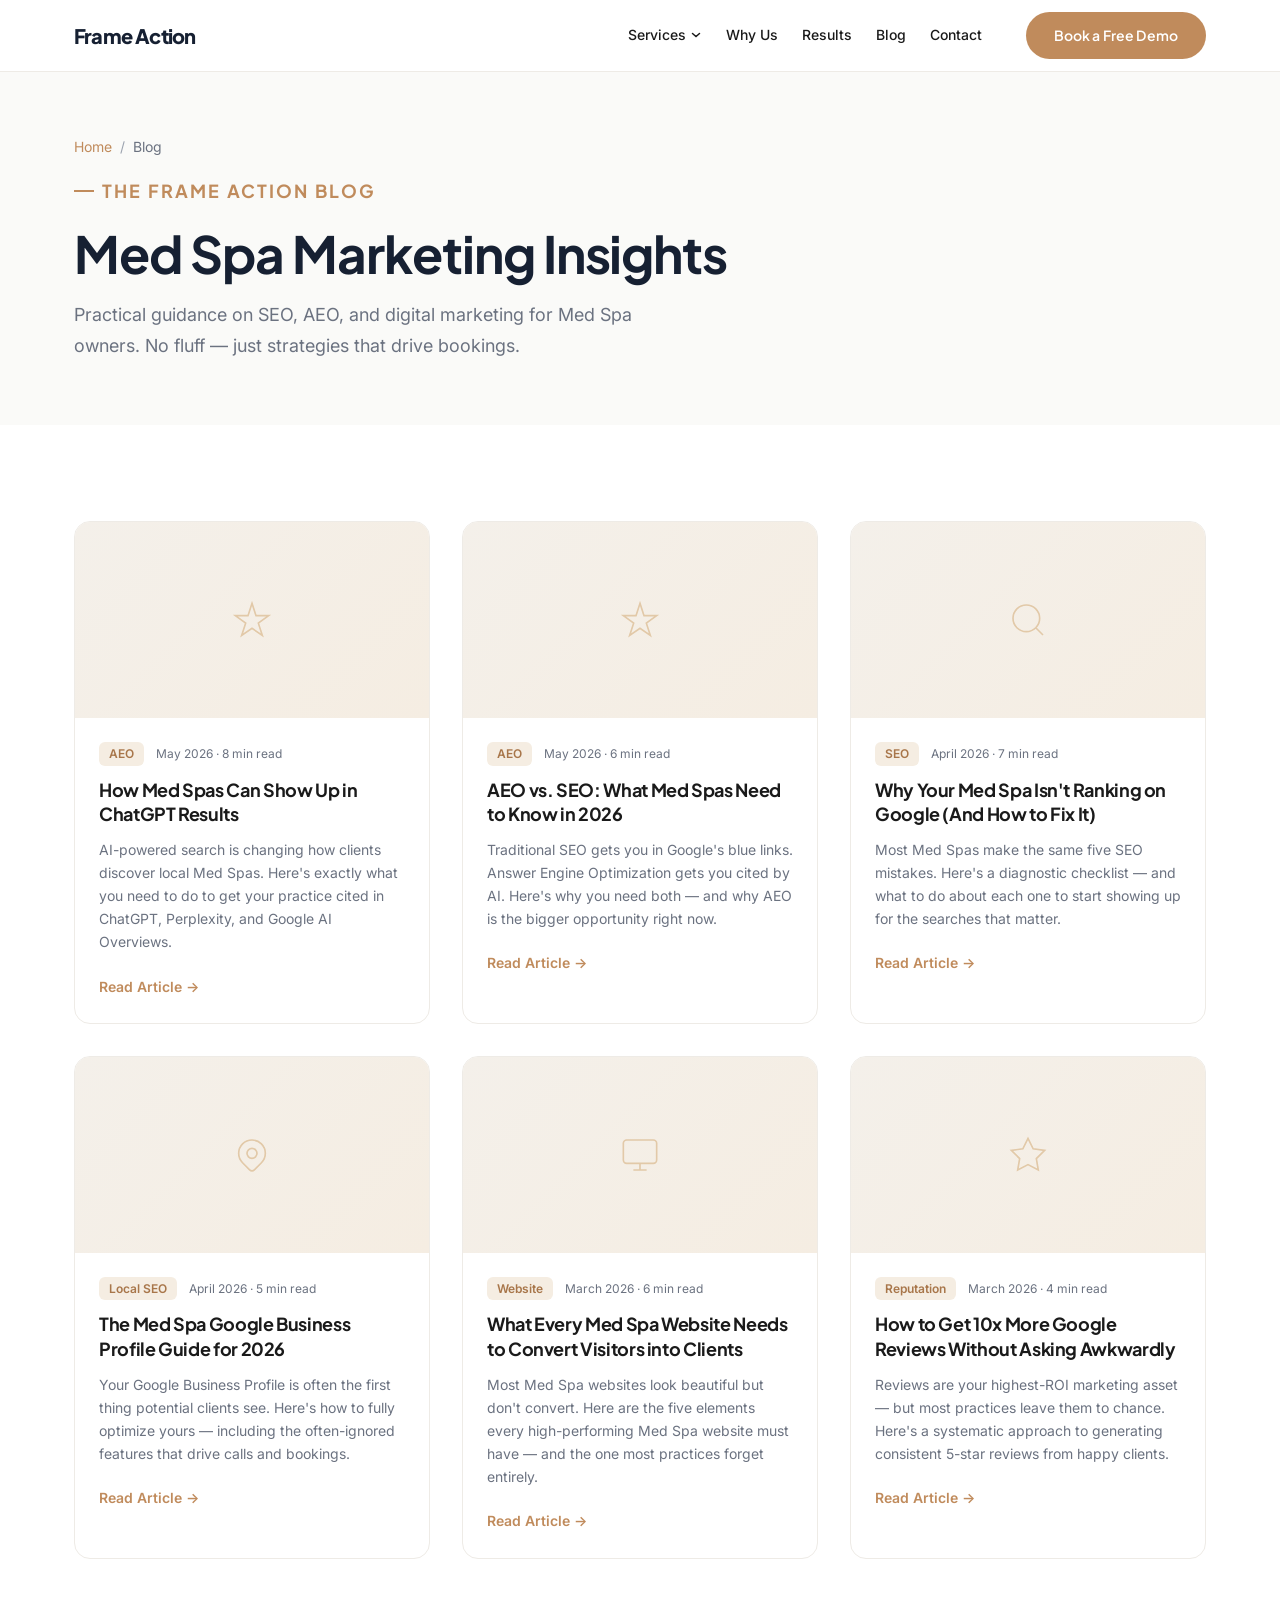
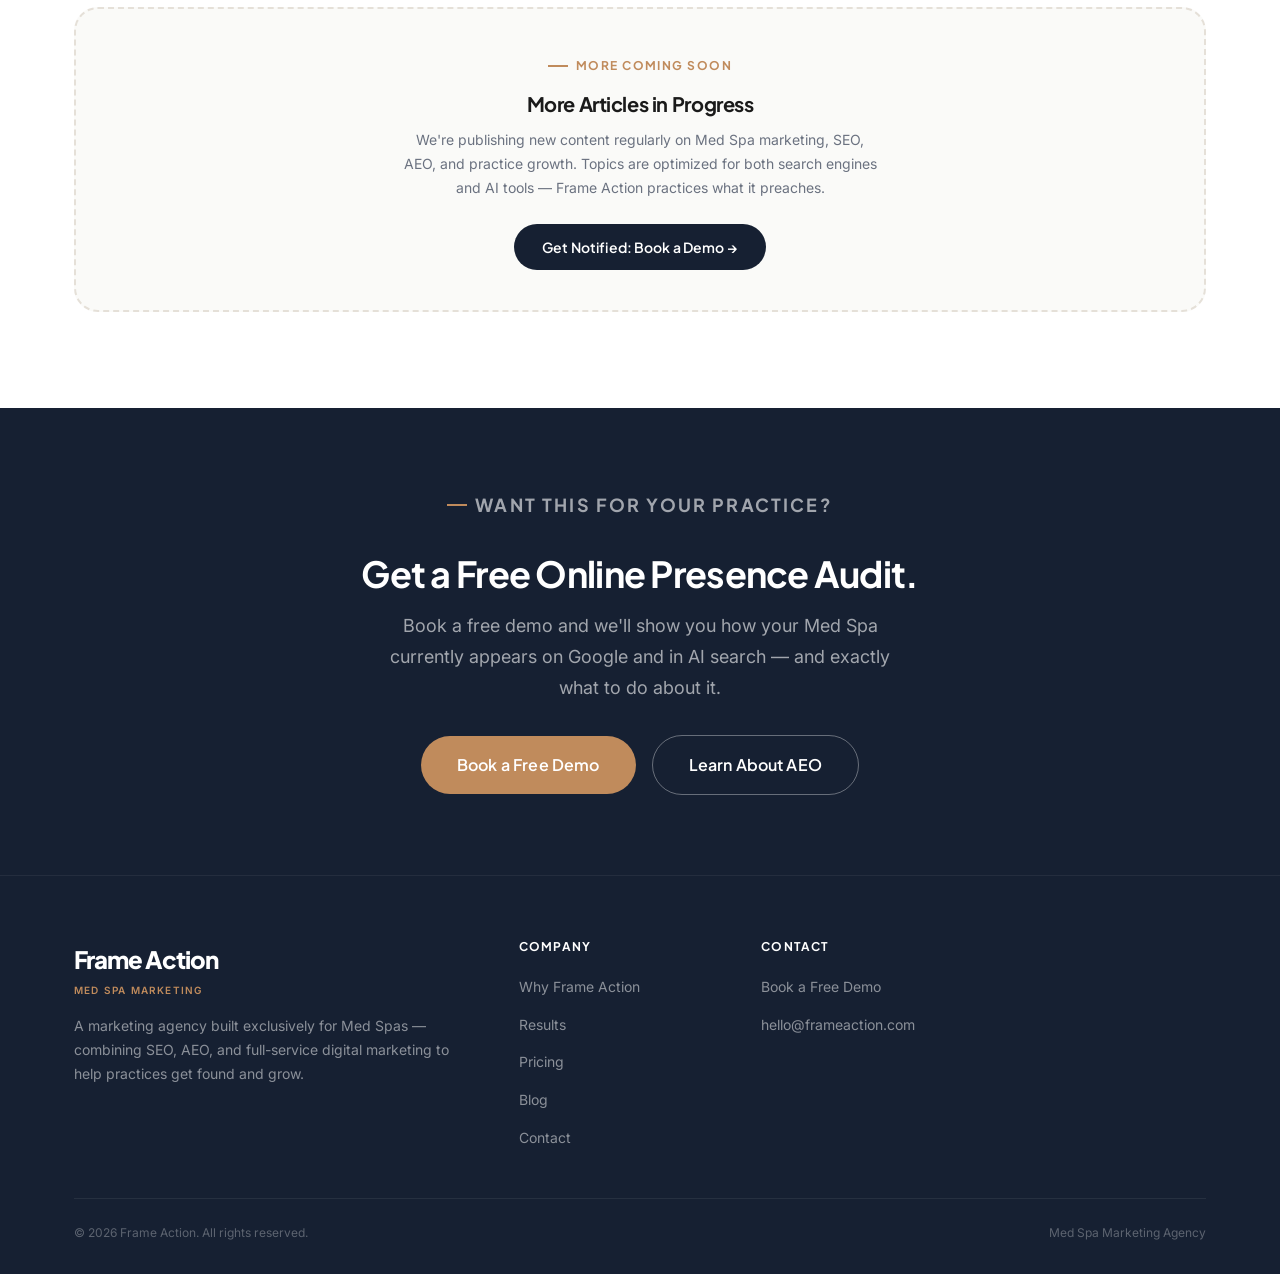
==== commit a4924294: "Remove social media service and correct AEO exclusivity claims - Delete services/social-media.html (" ====
--- a/blog/index.html
+++ b/blog/index.html
@@ -9,42 +9,41 @@
   <link rel="preconnect" href="https://fonts.googleapis.com">
   <link rel="preconnect" href="https://fonts.gstatic.com" crossorigin>
   <link href="https://fonts.googleapis.com/css2?family=Plus+Jakarta+Sans:wght@400;500;600;700;800&family=Inter:wght@400;500;600&display=swap" rel="stylesheet">
-  <link rel="stylesheet" href="/assets/css/styles.css">
+  <link rel="stylesheet" href="../assets/css/styles.css">
 </head>
 <body>
   <nav class="nav" id="nav">
     <div class="container nav__container">
-      <a href="/" class="nav__logo">
+      <a href="../" class="nav__logo">
         <span class="nav__logo-name">Frame Action</span>
       </a>
       <button class="nav__toggle" id="navToggle" aria-label="Toggle navigation" aria-expanded="false"><span></span><span></span><span></span></button>
       <div class="nav__menu" id="navMenu">
         <ul class="nav__links">
           <li class="nav__item nav__item--dropdown">
-            <a href="/services/" aria-haspopup="true">Services <svg width="12" height="12" viewBox="0 0 12 12" fill="none"><path d="M2.5 4.5l3.5 3 3.5-3" stroke="currentColor" stroke-width="1.5" stroke-linecap="round"/></svg></a>
+            <a href="../services/" aria-haspopup="true">Services <svg width="12" height="12" viewBox="0 0 12 12" fill="none"><path d="M2.5 4.5l3.5 3 3.5-3" stroke="currentColor" stroke-width="1.5" stroke-linecap="round"/></svg></a>
             <div class="nav__dropdown">
               <div class="dropdown-label">Our Services</div>
-              <a href="/services/website-design.html"><svg viewBox="0 0 24 24" fill="none" stroke="currentColor" stroke-width="1.5"><rect x="2" y="3" width="20" height="14" rx="2"/><path d="M8 21h8M12 17v4"/></svg>Website Design</a>
-              <a href="/services/seo.html"><svg viewBox="0 0 24 24" fill="none" stroke="currentColor" stroke-width="1.5"><circle cx="11" cy="11" r="8"/><path d="M21 21l-4.35-4.35"/></svg>SEO</a>
-              <a href="/services/aeo.html"><svg viewBox="0 0 24 24" fill="none" stroke="currentColor" stroke-width="1.5"><path d="M12 2l2.4 7.4H22l-6.2 4.5 2.4 7.4L12 17l-6.2 4.3 2.4-7.4L2 9.4h7.6z"/></svg>AEO — AI Search</a>
-              <a href="/services/paid-advertising.html"><svg viewBox="0 0 24 24" fill="none" stroke="currentColor" stroke-width="1.5"><path d="M3 3h18v13H3z"/><path d="M8 21h8M12 16v5"/><polyline points="7 8 10 11 13 8 17 12" stroke="currentColor" stroke-width="1.5" fill="none" stroke-linecap="round"/></svg>Paid Advertising</a>
-              <a href="/services/reputation-management.html"><svg viewBox="0 0 24 24" fill="none" stroke="currentColor" stroke-width="1.5"><path d="M12 2l3.09 6.26L22 9.27l-5 4.87 1.18 6.88L12 17.77l-6.18 3.25L7 14.14 2 9.27l6.91-1.01L12 2z"/></svg>Reputation Management</a>
-              <a href="/services/social-media.html"><svg viewBox="0 0 24 24" fill="none" stroke="currentColor" stroke-width="1.5"><circle cx="18" cy="5" r="3"/><circle cx="6" cy="12" r="3"/><circle cx="18" cy="19" r="3"/><path d="M8.59 13.51l6.83 3.98M15.41 6.51l-6.82 3.98"/></svg>Social Media</a>
+              <a href="../services/website-design.html"><svg viewBox="0 0 24 24" fill="none" stroke="currentColor" stroke-width="1.5"><rect x="2" y="3" width="20" height="14" rx="2"/><path d="M8 21h8M12 17v4"/></svg>Website Design</a>
+              <a href="../services/seo.html"><svg viewBox="0 0 24 24" fill="none" stroke="currentColor" stroke-width="1.5"><circle cx="11" cy="11" r="8"/><path d="M21 21l-4.35-4.35"/></svg>SEO</a>
+              <a href="../services/aeo.html"><svg viewBox="0 0 24 24" fill="none" stroke="currentColor" stroke-width="1.5"><path d="M12 2l2.4 7.4H22l-6.2 4.5 2.4 7.4L12 17l-6.2 4.3 2.4-7.4L2 9.4h7.6z"/></svg>AEO — AI Search</a>
+              <a href="../services/paid-advertising.html"><svg viewBox="0 0 24 24" fill="none" stroke="currentColor" stroke-width="1.5"><path d="M3 3h18v13H3z"/><path d="M8 21h8M12 16v5"/><polyline points="7 8 10 11 13 8 17 12" stroke="currentColor" stroke-width="1.5" fill="none" stroke-linecap="round"/></svg>Paid Advertising</a>
+              <a href="../services/reputation-management.html"><svg viewBox="0 0 24 24" fill="none" stroke="currentColor" stroke-width="1.5"><path d="M12 2l3.09 6.26L22 9.27l-5 4.87 1.18 6.88L12 17.77l-6.18 3.25L7 14.14 2 9.27l6.91-1.01L12 2z"/></svg>Reputation Management</a>
             </div>
           </li>
-          <li class="nav__item"><a href="/why-frame-action.html">Why Us</a></li>
-          <li class="nav__item"><a href="/results.html">Results</a></li>
-          <li class="nav__item"><a href="/blog/">Blog</a></li>
-          <li class="nav__item"><a href="/contact.html">Contact</a></li>
+          <li class="nav__item"><a href="../why-frame-action.html">Why Us</a></li>
+          <li class="nav__item"><a href="../results.html">Results</a></li>
+          <li class="nav__item"><a href="../blog/">Blog</a></li>
+          <li class="nav__item"><a href="../contact.html">Contact</a></li>
         </ul>
-        <a href="/contact.html" class="btn btn--primary nav__cta">Book a Free Demo</a>
+        <a href="../contact.html" class="btn btn--primary nav__cta">Book a Free Demo</a>
       </div>
     </div>
   </nav>
 
   <section class="page-hero">
     <div class="container">
-      <div class="page-hero__breadcrumb"><a href="/">Home</a> <span>/</span> Blog</div>
+      <div class="page-hero__breadcrumb"><a href="../">Home</a> <span>/</span> Blog</div>
       <p class="eyebrow">The Frame Action Blog</p>
       <h1>Med Spa Marketing Insights</h1>
       <p>Practical guidance on SEO, AEO, and digital marketing for Med Spa owners. No fluff — just strategies that drive bookings.</p>
@@ -151,7 +150,7 @@
         <p class="eyebrow" style="justify-content:center">More Coming Soon</p>
         <h3 style="font-size:var(--text-xl);margin-bottom:var(--space-3)">More Articles in Progress</h3>
         <p style="max-width:480px;margin:0 auto var(--space-6);font-size:var(--text-sm)">We're publishing new content regularly on Med Spa marketing, SEO, AEO, and practice growth. Topics are optimized for both search engines and AI tools — Frame Action practices what it preaches.</p>
-        <a href="/contact.html" class="btn btn--dark">Get Notified: Book a Demo &rarr;</a>
+        <a href="../contact.html" class="btn btn--dark">Get Notified: Book a Demo &rarr;</a>
       </div>
     </div>
   </section>
@@ -162,8 +161,8 @@
       <h2>Get a Free Online Presence Audit.</h2>
       <p>Book a free demo and we'll show you how your Med Spa currently appears on Google and in AI search — and exactly what to do about it.</p>
       <div class="cta-banner-btns">
-        <a href="/contact.html" class="btn btn--primary btn--lg">Book a Free Demo</a>
-        <a href="/services/aeo.html" class="btn btn--outline-white btn--lg">Learn About AEO</a>
+        <a href="../contact.html" class="btn btn--primary btn--lg">Book a Free Demo</a>
+        <a href="../services/aeo.html" class="btn btn--outline-white btn--lg">Learn About AEO</a>
       </div>
     </div>
   </section>
@@ -171,14 +170,13 @@
   <footer class="footer">
     <div class="container">
       <div class="footer__grid">
-        <div class="footer__brand"><span class="footer__brand-name">Frame Action</span><span class="footer__brand-tag">Med Spa Marketing</span><p>The only marketing agency built exclusively for Med Spas — combining SEO, AEO, and full-service digital marketing to help practices get found and grow.</p></div>
-        <div class="footer__col"><h4>Services</h4><ul><li><a href="/services/website-design.html">Website Design</a></li><li><a href="/services/seo.html">SEO</a></li><li><a href="/services/aeo.html">AEO — AI Search</a></li><li><a href="/services/paid-advertising.html">Paid Advertising</a></li><li><a href="/services/reputation-management.html">Reputation Management</a></li><li><a href="/services/social-media.html">Social Media</a></li></ul></div>
-        <div class="footer__col"><h4>Company</h4><ul><li><a href="/why-frame-action.html">Why Frame Action</a></li><li><a href="/results.html">Results</a></li><li><a href="/pricing.html">Pricing</a></li><li><a href="/blog/">Blog</a></li><li><a href="/contact.html">Contact</a></li></ul></div>
-        <div class="footer__col"><h4>Contact</h4><ul><li><a href="/contact.html">Book a Free Demo</a></li><li><a href="mailto:hello@frameaction.com">hello@frameaction.com</a></li></ul></div>
+        <div class="footer__brand"><span class="footer__brand-name">Frame Action</span><span class="footer__brand-tag">Med Spa Marketing</span><p>A marketing agency built exclusively for Med Spas — combining SEO, AEO, and full-service digital marketing to help practices get found and grow.</p></div>
+        <div class="footer__col"><h4>Company</h4><ul><li><a href="../why-frame-action.html">Why Frame Action</a></li><li><a href="../results.html">Results</a></li><li><a href="../pricing.html">Pricing</a></li><li><a href="../blog/">Blog</a></li><li><a href="../contact.html">Contact</a></li></ul></div>
+        <div class="footer__col"><h4>Contact</h4><ul><li><a href="../contact.html">Book a Free Demo</a></li><li><a href="mailto:hello@frameaction.com">hello@frameaction.com</a></li></ul></div>
       </div>
       <div class="footer__bottom"><span>&copy; 2026 Frame Action. All rights reserved.</span><span>Med Spa Marketing Agency</span></div>
     </div>
   </footer>
-  <script src="/assets/js/main.js"></script>
+  <script src="../assets/js/main.js"></script>
 </body>
 </html>
